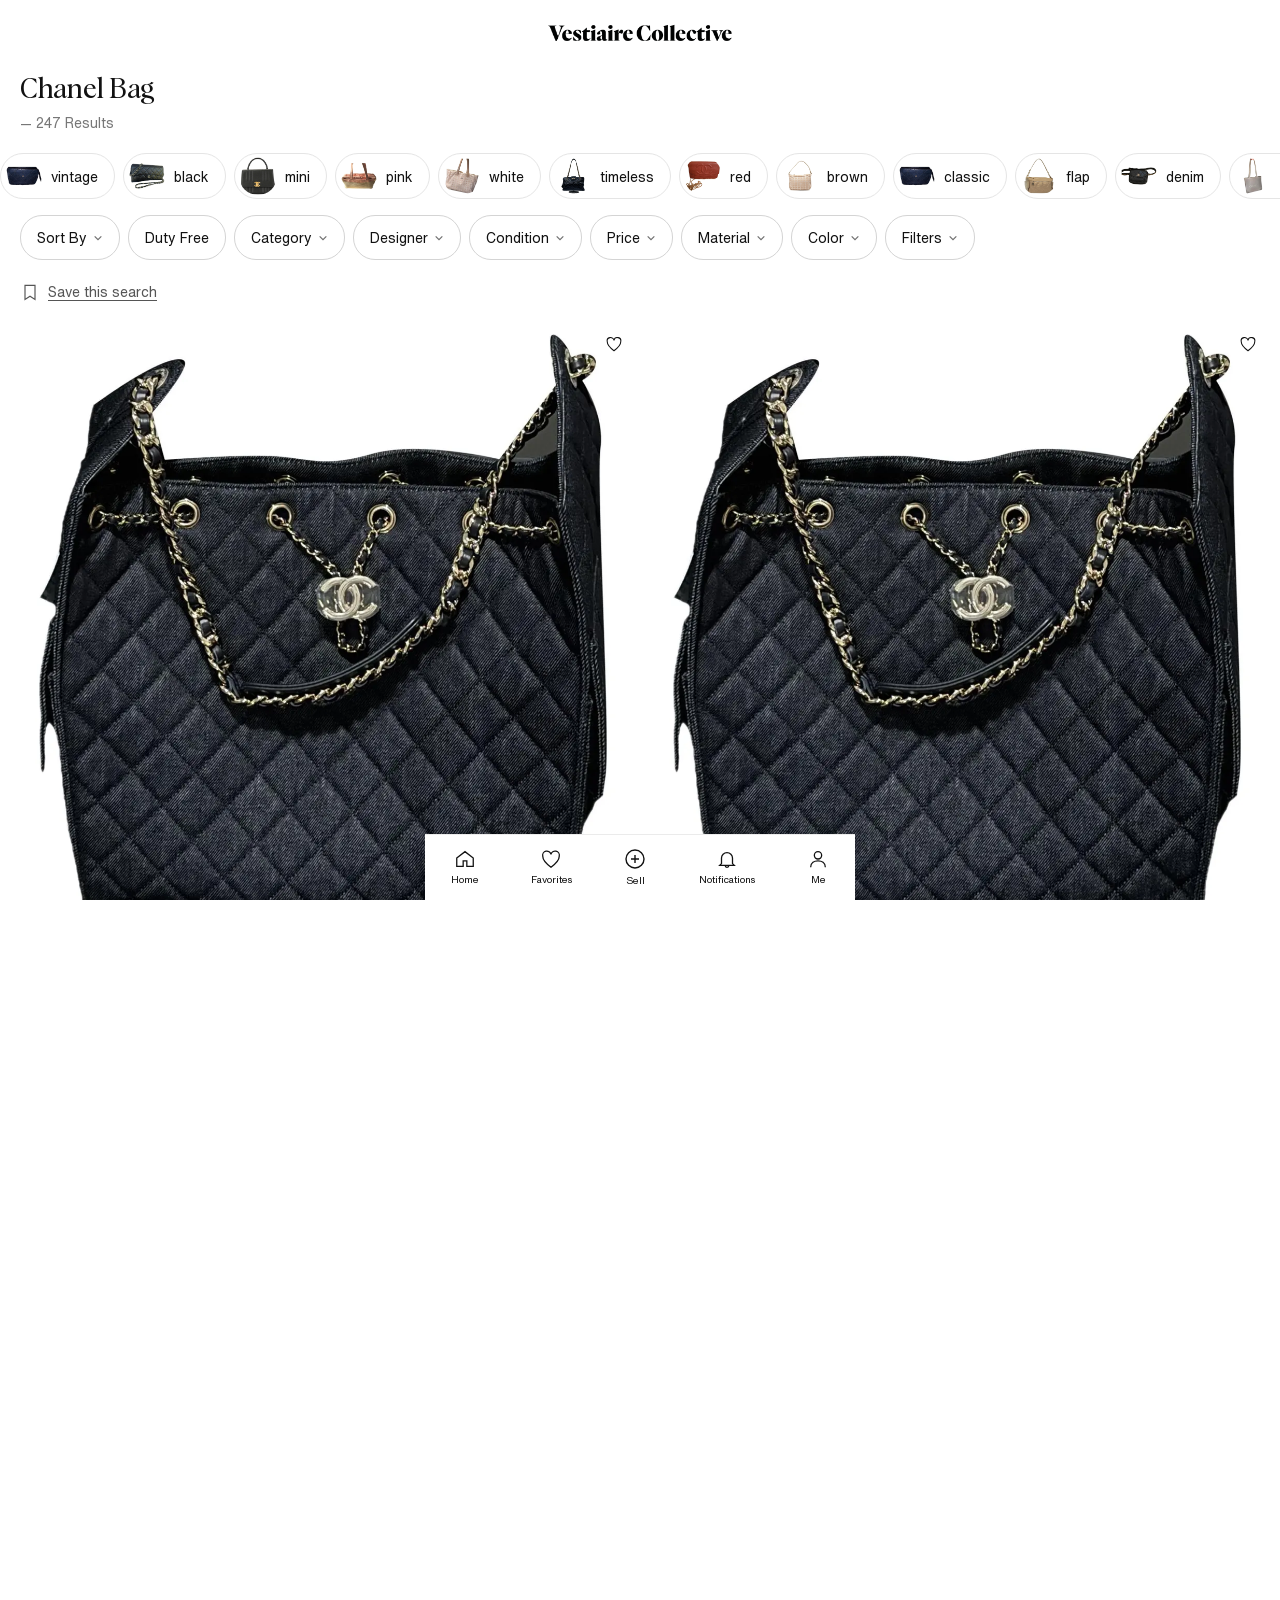
==== index-v2.html @ adc883f6 "v2: morph source = whichever bag is currently most visible, + reverse-chrono grid two coupled change" ====
<!doctype html>
<html lang="en">
<head>
  <meta charset="utf-8" />
  <meta name="viewport" content="width=device-width, initial-scale=1, viewport-fit=cover, user-scalable=no" />
  <meta name="theme-color" content="#ffffff" />
  <title>Chanel bag — Vestiaire Collective · v2</title>
  <link rel="stylesheet" href="styles.css?v=19" />
</head>
<body data-state="plp">

  <!-- ============================================================
       PLP VIEW (entry)
       ============================================================ -->
  <section class="plp-view" id="plpView">

    <header class="plp__logo-bar">
      <img class="plp__logo" src="assets/vestiaire_logo.png" alt="vestiaire collective" />
    </header>

    <section class="plp__title">
      <h1 class="plp__h1">Chanel Bag</h1>
      <p class="plp__count">— 247 Results</p>
    </section>

    <ul class="plp__chips" id="plpChips">
      <li class="chip"><span class="chip__thumb" data-thumb="01"></span><span class="chip__label">vintage</span></li>
      <li class="chip"><span class="chip__thumb" data-thumb="04"></span><span class="chip__label">black</span></li>
      <li class="chip"><span class="chip__thumb" data-thumb="08"></span><span class="chip__label">mini</span></li>
      <li class="chip"><span class="chip__thumb" data-thumb="09"></span><span class="chip__label">pink</span></li>
      <li class="chip"><span class="chip__thumb" data-thumb="02"></span><span class="chip__label">white</span></li>
      <li class="chip"><span class="chip__thumb" data-thumb="14"></span><span class="chip__label">timeless</span></li>
      <li class="chip"><span class="chip__thumb" data-thumb="03"></span><span class="chip__label">red</span></li>
      <li class="chip"><span class="chip__thumb" data-thumb="18"></span><span class="chip__label">brown</span></li>
      <li class="chip"><span class="chip__thumb" data-thumb="01"></span><span class="chip__label">classic</span></li>
      <li class="chip"><span class="chip__thumb" data-thumb="05"></span><span class="chip__label">flap</span></li>
      <li class="chip"><span class="chip__thumb" data-thumb="07"></span><span class="chip__label">denim</span></li>
      <li class="chip"><span class="chip__thumb" data-thumb="13"></span><span class="chip__label">tweed</span></li>
      <li class="chip"><span class="chip__thumb" data-thumb="06"></span><span class="chip__label">silver</span></li>
      <li class="chip"><span class="chip__thumb" data-thumb="12"></span><span class="chip__label">blue</span></li>
      <li class="chip"><span class="chip__thumb" data-thumb="17"></span><span class="chip__label">yellow</span></li>
      <li class="chip"><span class="chip__thumb" data-thumb="11"></span><span class="chip__label">caviar</span></li>
      <li class="chip"><span class="chip__thumb" data-thumb="10"></span><span class="chip__label">green</span></li>
      <li class="chip"><span class="chip__thumb" data-thumb="04"></span><span class="chip__label">jumbo</span></li>
      <li class="chip"><span class="chip__thumb" data-thumb="15"></span><span class="chip__label">gold</span></li>
      <li class="chip"><span class="chip__thumb" data-thumb="16"></span><span class="chip__label">beige</span></li>
    </ul>

    <ul class="plp__hotfilters" id="plpHotfilters">
      <li><button class="hot-filter">Sort By <svg viewBox="0 0 12 12" width="10" height="10" fill="none" stroke="currentColor" stroke-width="1.4"><path d="M2 4 L6 8 L10 4"/></svg></button></li>
      <li><button class="hot-filter">Duty Free</button></li>
      <li><button class="hot-filter">Category <svg viewBox="0 0 12 12" width="10" height="10" fill="none" stroke="currentColor" stroke-width="1.4"><path d="M2 4 L6 8 L10 4"/></svg></button></li>
      <li><button class="hot-filter">Designer <svg viewBox="0 0 12 12" width="10" height="10" fill="none" stroke="currentColor" stroke-width="1.4"><path d="M2 4 L6 8 L10 4"/></svg></button></li>
      <li><button class="hot-filter">Condition <svg viewBox="0 0 12 12" width="10" height="10" fill="none" stroke="currentColor" stroke-width="1.4"><path d="M2 4 L6 8 L10 4"/></svg></button></li>
      <li><button class="hot-filter">Price <svg viewBox="0 0 12 12" width="10" height="10" fill="none" stroke="currentColor" stroke-width="1.4"><path d="M2 4 L6 8 L10 4"/></svg></button></li>
      <li><button class="hot-filter">Material <svg viewBox="0 0 12 12" width="10" height="10" fill="none" stroke="currentColor" stroke-width="1.4"><path d="M2 4 L6 8 L10 4"/></svg></button></li>
      <li><button class="hot-filter">Color <svg viewBox="0 0 12 12" width="10" height="10" fill="none" stroke="currentColor" stroke-width="1.4"><path d="M2 4 L6 8 L10 4"/></svg></button></li>
      <li><button class="hot-filter">Filters <svg viewBox="0 0 12 12" width="10" height="10" fill="none" stroke="currentColor" stroke-width="1.4"><path d="M2 4 L6 8 L10 4"/></svg></button></li>
    </ul>

    <button class="plp__savesearch" type="button">
      <svg viewBox="0 0 24 24" width="20" height="20" fill="none" stroke="currentColor" stroke-width="1.4">
        <path d="M6 4 H18 V21 L12 17 L6 21 Z"/>
      </svg>
      <span>Save this search</span>
    </button>

    <ul class="plp__grid" id="plpGrid"></ul>

    <section class="plp__usp">
      <div class="usp">
        <svg class="usp__icon" viewBox="0 0 32 32" fill="none" stroke="currentColor" stroke-width="1.3">
          <rect x="5" y="7" width="22" height="18" rx="1"/>
          <path d="M5 11 H27"/>
          <text x="16" y="20" text-anchor="middle" font-size="9" font-family="serif" stroke="none" fill="currentColor">$</text>
        </svg>
        <h3 class="usp__title">Negotiate your price</h3>
        <p class="usp__body">Go ahead. Make an offer for an even better price.</p>
      </div>
      <div class="usp">
        <svg class="usp__icon" viewBox="0 0 32 32" fill="none" stroke="currentColor" stroke-width="1.3">
          <path d="M16 4 L26 8 V16 C26 22 20 27 16 28 C12 27 6 22 6 16 V8 Z"/>
          <path d="M12 16 L15 19 L21 13" stroke-width="1.5"/>
        </svg>
        <h3 class="usp__title">Expert Authentication</h3>
        <p class="usp__body">Get peace of mind with physical authentication.</p>
      </div>
      <div class="usp">
        <svg class="usp__icon" viewBox="0 0 32 32" fill="none" stroke="currentColor" stroke-width="1.3">
          <circle cx="16" cy="16" r="12"/>
          <path d="M10 16 H22 M16 10 V22"/>
        </svg>
        <h3 class="usp__title">Buyer Protection</h3>
        <p class="usp__body">Full refund if your item is not as described.</p>
      </div>
      <div class="usp">
        <svg class="usp__icon" viewBox="0 0 32 32" fill="none" stroke="currentColor" stroke-width="1.3">
          <path d="M5 18 L12 11 L18 17 L27 8"/>
          <path d="M21 8 H27 V14"/>
        </svg>
        <h3 class="usp__title">Trade in your wardrobe</h3>
        <p class="usp__body">Sell your pre-loved pieces and refresh your closet.</p>
      </div>
    </section>

    <!-- Floating CTA: slides up from below ~300px scroll, sits above
         the bottom nav with a small gap. Replaces the title-bar pill. -->
    <button class="plp__view-timeline-fab" id="viewTimelineBtn" type="button" aria-label="View timeline">
      View timeline
      <svg viewBox="0 0 16 16" width="14" height="14" fill="none" stroke="currentColor" stroke-width="1.6" stroke-linecap="round" stroke-linejoin="round" aria-hidden="true">
        <path d="M3 8 H13 M10 5 L13 8 L10 11"/>
      </svg>
    </button>

    <nav class="plp__bottomnav">
      <a class="navitem" href="#"><svg viewBox="0 0 24 24" width="22" height="22" fill="none" stroke="currentColor" stroke-width="1.4"><path d="M3 11 L12 4 L21 11 V20 H14 V14 H10 V20 H3 Z"/></svg><span>Home</span></a>
      <a class="navitem" href="#"><svg viewBox="0 0 24 24" width="22" height="22" fill="none" stroke="currentColor" stroke-width="1.4"><path d="M12 21 C8 18 3 14 3 9 A4 4 0 0 1 12 7 A4 4 0 0 1 21 9 C21 14 16 18 12 21 Z"/></svg><span>Favorites</span></a>
      <a class="navitem" href="#"><svg viewBox="0 0 24 24" width="24" height="24" fill="none" stroke="currentColor" stroke-width="1.4"><circle cx="12" cy="12" r="9"/><path d="M12 8 V16 M8 12 H16"/></svg><span>Sell</span></a>
      <a class="navitem" href="#"><svg viewBox="0 0 24 24" width="22" height="22" fill="none" stroke="currentColor" stroke-width="1.4"><path d="M6 17 V11 A6 6 0 0 1 18 11 V17 L20 19 H4 Z"/><path d="M10 19 A2 2 0 0 0 14 19"/></svg><span>Notifications</span></a>
      <a class="navitem" href="#"><svg viewBox="0 0 24 24" width="22" height="22" fill="none" stroke="currentColor" stroke-width="1.4"><circle cx="12" cy="8" r="4"/><path d="M4 21 C4 16 8 14 12 14 C16 14 20 16 20 21"/></svg><span>Me</span></a>
    </nav>

  </section>

  <!-- ============================================================
       PROTOTYPE VIEW (year-dial)
       ============================================================ -->
  <main class="app" data-mode="browse">

    <header class="hdr">
      <img class="hdr__logo" src="assets/vestiaire_logo.png" alt="vestiaire collective" />
      <div class="hdr__context">chanel bag · <span class="hdr__count">247</span> results</div>
    </header>

    <button class="back" type="button" aria-label="Back to results">
      <svg viewBox="0 0 24 24" fill="none" stroke="currentColor" stroke-width="1.4" stroke-linecap="round" stroke-linejoin="round" aria-hidden="true">
        <path d="M15 18 L9 12 L15 6" />
      </svg>
    </button>

    <div class="year" aria-live="polite"><span class="year__digits">2008</span></div>

    <div class="stage">
      <div class="stage__inner">
        <div class="bag" id="bagLayer">
          <img class="bag__img bag__img--a" alt="" />
          <img class="bag__img bag__img--b" alt="" />
        </div>
        <article class="story-card" id="storyCard" aria-hidden="true"></article>
      </div>
    </div>

    <div class="bagname">Modern Chain · Caviar</div>

    <div class="buybar">
      <div class="buybar__info">
        <span class="buybar__name">Modern Chain · Caviar</span>
        <span class="buybar__price">€3,100</span>
      </div>
      <button class="buybar__btn" type="button">Add to Bag</button>
    </div>

    <div class="strip" id="strip" role="slider" aria-valuemin="1955" aria-valuemax="2026" aria-valuenow="2008" tabindex="0">
      <div class="strip__indicator" aria-hidden="true"></div>
      <div class="strip__rail strip__rail--browse" id="stripBrowse"></div>
      <div class="strip__rail strip__rail--pdp"    id="stripPdp"></div>
      <div class="strip__fade strip__fade--left" aria-hidden="true"></div>
      <div class="strip__fade strip__fade--right" aria-hidden="true"></div>
    </div>

  </main>

  <!-- ============================================================
       MORPH CLONE (used during PLP → prototype transition)
       ============================================================ -->
  <div class="morph-clone" id="morphClone" aria-hidden="true">
    <img alt="" />
  </div>

  <!-- ============================================================
       BACK-TO-PLP BUTTON (from prototype browse mode)
       ============================================================ -->
  <button class="plp-back" id="plpBack" type="button" aria-label="Back to results">
    <svg viewBox="0 0 24 24" fill="none" stroke="currentColor" stroke-width="1.4" stroke-linecap="round" stroke-linejoin="round">
      <path d="M15 18 L9 12 L15 6" />
    </svg>
  </button>

  <script src="assets/stories.js?v=12"></script>
  <script src="script.js?v=12"></script>
  <script src="plp-v2.js?v=12"></script>
</body>
</html>
---- styles.css ----
/* ---------------------------------------------------------------
   week 10 — vestiaire collective × year dial
   single hero control. one bag at a time. browse ↔ pdp morph.
--------------------------------------------------------------- */

/* Fonts ----------------------------------------------------------
   Real Vestiaire stack: Helvetica Now Text + Albra (Display).
   Drop real font files into /assets/fonts/ and the @font-face
   blocks below will pick them up. Google Fonts loaded as fallback. */
@import url('https://fonts.googleapis.com/css2?family=DM+Serif+Display&family=Inter:wght@300;400;500&display=swap');

@font-face {
  font-family: 'Helvetica Now Text';
  src: url('assets/fonts/HelveticaNowText-Regular.ttf') format('truetype');
  font-weight: 400;
  font-style: normal;
  font-display: swap;
}
@font-face {
  font-family: 'Helvetica Now Text';
  src: url('assets/fonts/HelveticaNowText-Medium.ttf') format('truetype');
  font-weight: 500;
  font-style: normal;
  font-display: swap;
}
@font-face {
  font-family: 'Helvetica Now Text';
  src: url('assets/fonts/HelveticaNowText-Bold.ttf') format('truetype');
  font-weight: 700;
  font-style: normal;
  font-display: swap;
}
@font-face {
  font-family: 'Albra';
  src: url('assets/fonts/Albra-Regular.ttf') format('truetype');
  font-weight: 400;
  font-style: normal;
  font-display: swap;
}

/* Base ----------------------------------------------------------- */
:root {
  --bg: #ffffff;
  --fg: #000000;
  --fg-soft: #8a8a8a;
  --hairline: #e5e5e5;
  --sans: 'Helvetica Now Text', 'Inter', -apple-system, BlinkMacSystemFont, sans-serif;
  --serif: 'Albra Display', 'Albra', 'DM Serif Display', 'Times New Roman', serif;

  --easing: cubic-bezier(0.22, 0.61, 0.36, 1);
  --morph-dur: 600ms;
}

* { box-sizing: border-box; margin: 0; padding: 0; }

html, body {
  height: 100%;
  width: 100%;
  background: var(--bg);
  color: var(--fg);
  font-family: var(--sans);
  font-weight: 400;
  -webkit-font-smoothing: antialiased;
  -moz-osx-font-smoothing: grayscale;
  overflow: hidden;
  overscroll-behavior: none;
  touch-action: none;
}

/* State-driven body scroll. PLP scrolls; prototype is fixed. */
body[data-state="plp"] {
  overflow: auto;
  touch-action: pan-y;
}
body[data-state="morphing"],
body[data-state="browse"],
body[data-state="pdp"] {
  overflow: hidden;
  touch-action: none;
}

body { user-select: none; -webkit-user-select: none; }

/* App container — fixed to viewport, 9:16-friendly */
.app {
  position: fixed;
  inset: 0;
  display: grid;
  grid-template-rows:
    auto       /* header */
    auto       /* year */
    1fr        /* stage */
    auto       /* bag name */
    auto;      /* dial */
  padding: env(safe-area-inset-top, 16px) 0 env(safe-area-inset-bottom, 16px);
}

/* Header ---------------------------------------------------------- */
.hdr {
  display: flex;
  flex-direction: column;
  align-items: center;
  gap: 6px;
  padding: 18px 24px 0;
  /* Morph cascade: header releases first (0–250ms). */
  transition: opacity 250ms var(--easing) 0ms;
}

.hdr__logo {
  height: 30px;
  width: auto;
  object-fit: contain;
}

.hdr__context {
  font-size: 11px;
  letter-spacing: 0.04em;
  color: var(--fg-soft);
  font-weight: 400;
}

/* Year (giant Albra) --------------------------------------------- */
.year {
  font-family: var(--serif);
  font-weight: 400;
  font-size: clamp(80px, 22vw, 140px);
  line-height: 1;
  text-align: center;
  letter-spacing: -0.02em;
  margin-top: 18px;
  /* tabular-nums = all digit widths equal → no horizontal shift as the
     year scrubs past 1955, 1996, 2024, etc. lnum keeps lining figures. */
  font-feature-settings: "lnum" 1, "tnum" 1;
  font-variant-numeric: tabular-nums lining-nums;
}

/* Year digits in a fixed-width inline-block slot. The slot is centered
   on screen via .year's text-align:center, but inside the slot the
   digits are LEFT-anchored — so the left edge never shifts as years
   scrub past (only the right edge moves, by ~3px at most across
   centuries). Width sized to the widest 4-digit year. */
.year__digits {
  display: inline-block;
  min-width: 2.95ch;
  text-align: left;
  /* Transform: browse↔PDP scale. Opacity: PLP→browse reveal (year leads). */
  transition: transform 500ms var(--easing) 50ms,
              opacity 350ms var(--easing) 50ms;
  will-change: transform;
}

/* Stage (the bag / editorial image area) ------------------------ */
.stage {
  position: relative;
  display: flex;
  align-items: center;
  justify-content: center;
  padding: 8px 32px;
  min-height: 0;
  overflow: hidden;
}

.stage__inner {
  position: relative;
  width: 100%;
  height: 100%;
  display: flex;
  align-items: center;
  justify-content: center;
}

.bag {
  position: relative;
  width: 78%;
  aspect-ratio: 1 / 1;
  max-height: 100%;
  display: flex;
  align-items: center;
  justify-content: center;
  cursor: pointer;
  /* Morph cascade: bag image grows slowly (50–550ms), parallel with year shrink. */
  transition:
    width 500ms var(--easing) 50ms,
    transform 500ms var(--easing) 50ms;
  will-change: width, transform;
}

.bag__img {
  position: absolute;
  inset: 0;
  width: 100%;
  height: 100%;
  object-fit: contain;
  opacity: 0;
  transition: opacity 320ms ease;
  will-change: opacity;
  pointer-events: none;
}

.bag__img--a.is-visible,
.bag__img--b.is-visible { opacity: 1; }

/* Story card — overlays the .bag area when slide type is 'story'.
   The big year above stays in place; the strip + buy bar + back arrow
   all stay sticky. Only the bag image area becomes scrollable text.
   The text grammatically continues from the year — reading top-down,
   year + body reads as one sentence (e.g. "1955 was the year Coco…"). */
.story-card {
  position: absolute;
  inset: 0;
  padding: 8px 28px 18px;
  font-family: var(--sans);
  font-size: 15px;
  line-height: 1.55;
  letter-spacing: 0.005em;
  color: #1a1a1a;
  text-align: left;
  overflow-y: auto;
  overflow-x: hidden;
  -webkit-overflow-scrolling: touch;
  /* Defeat the body[data-state] touch-action lock so the card can scroll */
  touch-action: pan-y;
  user-select: text;
  background: #ffffff;
  opacity: 0;
  pointer-events: none;
  transition: opacity 260ms var(--easing);
  /* Scrollbar hidden — content is scrollable via touch/wheel but no
     visible track or thumb (cleaner editorial feel). */
  scrollbar-width: none;
}
.story-card::-webkit-scrollbar { display: none; }

/* No fade gradient — stories are short enough (~80–150 words) to read in
   one screen without scrolling. The earlier ::after gradient was always
   covering the last line whether or not there was actually more content
   below. Removed. */

body[data-slide-type="story"] .story-card {
  opacity: 1;
  pointer-events: auto;
}
/* !important to override inline morphClone opacity (set during the
   PLP→browse morph). The clone is the bag image; on the story slide
   we hide it so the text stands alone. */
body[data-slide-type="story"] #morphClone {
  opacity: 0 !important;
  transition: opacity 260ms var(--easing) !important;
}

/* Bag name -------------------------------------------------------- */
/* Matches the PLP card name typography (14px / 400 / #333) so the
   year-mode product info reads as one continuous Vestiaire product. */
.bagname {
  font-family: var(--sans);
  font-size: 14px;
  line-height: 21px;
  letter-spacing: 0.01em;
  color: #333;
  text-align: center;
  padding: 14px 24px 0;
  font-weight: 400;
  /* Two roles:
     - browse↔PDP fade (250ms, no delay) — fades out fast in PDP
     - PLP→browse reveal (300ms, 100ms delay) — comes in just after year */
  transition: opacity 300ms var(--easing) 100ms;
}

/* Magnetic year strip --------------------------------------------
   A horizontal rail of year ticks scrolls past a fixed center
   indicator. Pull → year ticks past center → snap to nearest on
   release. Same strip handles editorial slides in PDP. */
.strip {
  position: relative;
  height: 82px;
  margin: 12px 0 18px;
  overflow: hidden;
  touch-action: none;
  cursor: grab;
  outline: none;
  /* Opacity reveal during PLP→browse morph — strip comes in last. */
  transition: opacity 400ms var(--easing) 200ms;
}

.strip:active { cursor: grabbing; }

.strip__rail {
  position: absolute;
  top: 14px;
  left: 0;
  height: calc(100% - 14px);
  will-change: transform, opacity;
  user-select: none;
  opacity: 0;
  pointer-events: none;
  transition: opacity 320ms var(--easing) 140ms;
}

/* Active rail per app mode */
.app[data-mode="browse"] .strip__rail--browse { opacity: 1; }
.app[data-mode="pdp"]    .strip__rail--pdp    { opacity: 1; }

/* Indicator — slim serif "I" mark (thin vertical hairline with tiny
   horizontal serif feet at top and bottom). Reads as typography rather
   than instrument chrome. */
.strip__indicator {
  position: absolute;
  left: 50%;
  top: 6px;
  bottom: 18px;
  width: 1px;
  background: var(--fg);
  transform: translateX(-50%);
  pointer-events: none;
  z-index: 2;
}
.strip__indicator::before,
.strip__indicator::after {
  content: '';
  position: absolute;
  left: 50%;
  width: 7px;
  height: 1px;
  background: var(--fg);
  transform: translateX(-50%);
}
.strip__indicator::before { top: 0; }
.strip__indicator::after  { bottom: 0; }

/* Soft fade at the strip edges so ticks don't snap visually
   into existence; gives the picker a "wheel" depth. */
.strip__fade {
  position: absolute;
  top: 0; bottom: 0;
  width: 56px;
  pointer-events: none;
  z-index: 1;
}
.strip__fade--left  { left: 0;  background: linear-gradient(to right, var(--bg), rgba(255,255,255,0)); }
.strip__fade--right { right: 0; background: linear-gradient(to left,  var(--bg), rgba(255,255,255,0)); }

/* Each tick is positioned absolutely along the rail. JS computes
   the rail width and the per-tick left offset.

   Per-year minor ticks are kept in DOM (for hit-testing during scrub)
   but rendered transparent — the magnetic snap still works, the strip
   just doesn't look like a Rolex bezel. */
.tick {
  position: absolute;
  top: 0;
  width: 1px;
  height: 8px;
  background: transparent;
  transform: translateX(-50%);
}
/* Decade markers — soft hairline, not the bold black it was before */
.tick--major {
  height: 10px;
  width: 1px;
  background: rgba(0,0,0,0.22);
}
/* Decade label: Helvetica Now Text bold — same font as the PDP price
   (.buybar__price 14px/700/#333). Year numbers and prices read in the
   same typographic register, so the strip feels of-a-piece with the
   Vestiaire product info. */
.tick__label {
  position: absolute;
  top: 14px;
  left: 50%;
  transform: translateX(-50%);
  font-family: var(--sans);
  font-style: normal;
  font-size: 12px;
  font-weight: 700;
  letter-spacing: 0.01em;
  color: #333;
  white-space: nowrap;
  font-feature-settings: normal;
  font-variant-numeric: normal;
}
/* PDP editorial ticks: short soft hairline, sentence-case Helvetica
   Now Text label — same grey weight as the PLP card location text */
.tick--editorial {
  height: 8px;
  background: rgba(0,0,0,0.22);
}
.tick--editorial .tick__label {
  font-family: var(--sans);
  font-style: normal;
  font-size: 11px;
  font-weight: 400;
  letter-spacing: 0.01em;
  text-transform: none;
  color: var(--fg-soft);
  top: 14px;
  /* Allow wrap to 2 lines for long captions like "Inez & Vinoodh campaign"
     or "Margot, Michel Gondry". max-width matches PX_PER_SLIDE (80) minus
     a few px of breathing so adjacent labels never touch. */
  white-space: normal;
  max-width: 76px;
  text-align: center;
  line-height: 1.2;
}

/* Back arrow (PDP only) ----------------------------------------- */
.back {
  position: absolute;
  top: calc(env(safe-area-inset-top, 16px) + 16px);
  left: 18px;
  width: 32px;
  height: 32px;
  border: none;
  background: transparent;
  color: var(--fg);
  cursor: pointer;
  opacity: 0;
  pointer-events: none;
  /* Morph cascade: back arrow arrives last (280–580ms). */
  transition: opacity 300ms var(--easing) 280ms;
  z-index: 10;
}

.back svg { width: 100%; height: 100%; display: block; }

/* Buy bar (PDP only) -------------------------------------------- */
.buybar {
  display: flex;
  align-items: center;
  justify-content: space-between;
  gap: 16px;
  padding: 0 24px;
  height: 0;
  opacity: 0;
  overflow: hidden;
  /* Morph cascade: buy bar slides in last with the back arrow (280–580ms). */
  transition:
    height 300ms var(--easing) 280ms,
    opacity 300ms var(--easing) 280ms;
}

/* Product name + price stacked flush-left, vertically centered with
   the Add to Bag button. Reads like a real Vestiaire product row. */
.buybar__info {
  display: flex;
  flex-direction: column;
  align-items: flex-start;
  gap: 2px;
  min-width: 0;            /* lets long names ellipsis instead of pushing button */
  flex: 1 1 auto;
}

.buybar__name {
  font-family: var(--sans);
  font-size: 14px;
  line-height: 18px;
  letter-spacing: 0.01em;
  font-weight: 400;
  color: #333;
  /* Single-line, ellipsis if too long */
  overflow: hidden;
  text-overflow: ellipsis;
  white-space: nowrap;
  max-width: 100%;
}

/* PDP price typography mirrors the PLP card styling
   (.card__price 14px/700) so the year-mode PDP reads as a real Vestiaire
   product page. */
.buybar__price {
  font-family: var(--sans);
  font-size: 14px;
  line-height: 21px;
  letter-spacing: 0.01em;
  font-weight: 700;
  color: #333;
}

.buybar__btn {
  font-family: var(--sans);
  font-size: 15px;
  letter-spacing: 0.01em;
  text-transform: none;
  font-weight: 700;
  background: var(--fg);
  color: var(--bg);
  border: none;
  border-radius: 2px;
  padding: 12px 22px;
  cursor: pointer;
  flex-shrink: 0;
  transition: opacity 180ms ease;
}

.buybar__btn:active { opacity: 0.7; }

/* PDP mode toggles ---------------------------------------------- */
/* In PDP, only the context line ("chanel bag · 247 results") fades
   out — the Vestiaire logo stays visible as the anchor through the
   entire experience. */
.app[data-mode="pdp"] .hdr__context {
  opacity: 0;
  pointer-events: none;
}

/* In PDP, the standalone .bagname is hidden — the bag name now sits
   inside the buy bar (stacked above the price, flush left). */
.app[data-mode="pdp"] .bagname {
  opacity: 0;
}

.app[data-mode="pdp"] .bag {
  width: 92%;
}

.app[data-mode="pdp"] .back {
  opacity: 1;
  pointer-events: auto;
}

.app[data-mode="pdp"] .buybar {
  height: 56px;
  opacity: 1;
}

.app[data-mode="pdp"] .year {
  transform: scale(0.85);
}

/* No-touch hint for video recording — kept invisible by default */
.app[data-debug="true"]::after {
  content: attr(data-mode);
  position: fixed;
  top: 4px; right: 8px;
  font-size: 10px;
  color: rgba(0,0,0,0.3);
}

/* ===============================================================
   PLP — Vestiaire Collective "chanel bag" search results
   1:1 from Figma (node 7044:32, 390×11459 mobile mockup)
   =============================================================== */

body.plp-body {
  overflow: auto;                /* the prototype page locks scroll; PLP doesn't */
  touch-action: pan-y;
  background: #fff;
}

.plp {
  position: relative;
  width: 100%;
  max-width: 430px;
  margin: 0 auto;
  padding-top: env(safe-area-inset-top, 0);
  padding-bottom: 80px;          /* room for bottom nav */
  background: #fff;
  min-height: 100vh;
}

/* Logo bar ------------------------------------------------------- */
/* Sticky at the top — the Vestiaire logo persists as the user scrolls
   the PLP. White background so it sits cleanly over the grid below. */
.plp__logo-bar {
  display: flex;
  align-items: center;
  justify-content: center;
  padding: 18px 24px 8px;
  position: sticky;
  top: 0;
  z-index: 30;
  background: #fff;
}
.plp__logo {
  height: 30px;                  /* matches the year-dial prototype */
  width: auto;
  object-fit: contain;
}

/* Title block ---------------------------------------------------- */
.plp__title {
  padding: 16px 20px 8px;
}
.plp__h1 {
  font-family: var(--serif);
  font-weight: 400;
  font-size: 28px;
  line-height: 36px;
  letter-spacing: -0.01em;
  color: #111;
  margin: 0;
}
.plp__count {
  font-family: var(--sans);
  font-size: 14px;
  line-height: 21px;
  color: #777;
  margin: 4px 0 0;
}

/* Floating "View timeline" CTA (v2 only) ------------------------
   Sits at the bottom of the viewport above the home/favorites nav.
   Hidden by default (translated below + opacity 0). When the user
   scrolls past the title (~300px), JS adds .is-visible and the
   button slides up smoothly. Hidden again during the morph (so it
   doesn't sit on top of the year-mode app). */
.plp__view-timeline-fab {
  position: fixed;
  left: 50%;
  bottom: 88px;                /* nav is ~64px tall; small gap above */
  transform: translate(-50%, 80px);
  display: inline-flex;
  align-items: center;
  gap: 6px;
  padding: 12px 22px;
  background: var(--fg);
  color: var(--bg);
  border: none;
  border-radius: 2px;
  font-family: var(--sans);
  font-size: 14px;
  font-weight: 700;
  letter-spacing: 0.01em;
  cursor: pointer;
  white-space: nowrap;
  z-index: 60;
  opacity: 0;
  pointer-events: none;
  box-shadow: 0 6px 22px rgba(0, 0, 0, 0.18);
  /* Buttery deceleration — long durations + deep ease-out so the slide
     comes to rest like a curtain settling, no perceptible snap. */
  transition:
    opacity 950ms cubic-bezier(0.22, 1, 0.36, 1),
    transform 1300ms cubic-bezier(0.16, 1, 0.3, 1);
}
.plp__view-timeline-fab.is-visible {
  opacity: 1;
  pointer-events: auto;
  transform: translate(-50%, 0);
}
.plp__view-timeline-fab:active { opacity: 0.85; }

/* Hide the FAB outside of the PLP state (during morph + while in
   year-mode). It's position:fixed so without this it'd float on top
   of the prototype. */
body[data-state="morphing"] .plp__view-timeline-fab,
body[data-state="browse"]   .plp__view-timeline-fab,
body[data-state="pdp"]      .plp__view-timeline-fab {
  opacity: 0;
  pointer-events: none;
  transform: translate(-50%, 80px);
  transition: opacity 300ms ease, transform 300ms ease;
}

/* Chips (guided search) ----------------------------------------- */
.plp__chips,
.plp__hotfilters {
  list-style: none;
  display: flex;
  gap: 8px;
  padding: 12px 20px;
  margin: 0;
  overflow-x: auto;
  scroll-snap-type: x proximity;
  -webkit-overflow-scrolling: touch;
}
.plp__chips::-webkit-scrollbar,
.plp__hotfilters::-webkit-scrollbar { display: none; }
.plp__chips,
.plp__hotfilters { scrollbar-width: none; }

.chip {
  display: inline-flex;
  align-items: center;
  gap: 8px;
  padding: 4px 16px 4px 4px;
  height: 46px;
  border: 1px solid #e5e5e5;
  border-radius: 23px;
  background: #fff;
  white-space: nowrap;
  flex-shrink: 0;
  scroll-snap-align: start;
  cursor: pointer;
}
.chip__thumb {
  width: 38px;
  height: 38px;
  border-radius: 50%;
  background: #f1efe9 center / cover no-repeat;
  flex-shrink: 0;
  display: inline-block;
}
.chip__label {
  font-family: var(--sans);
  font-size: 14px;
  line-height: 21px;
  color: #111;
}

/* Hot filters --------------------------------------------------- */
.plp__hotfilters {
  padding-top: 4px;
  padding-bottom: 12px;
}
.hot-filter {
  font-family: var(--sans);
  font-size: 14px;
  line-height: 21px;
  background: #fff;
  border: 1px solid #d4d4d4;
  border-radius: 22px;
  padding: 11px 16px;
  white-space: nowrap;
  display: inline-flex;
  align-items: center;
  gap: 6px;
  color: #111;
  cursor: pointer;
  font-weight: 400;
}
.hot-filter svg { opacity: 0.6; }

/* Save this search --------------------------------------------- */
.plp__savesearch {
  display: inline-flex;
  align-items: center;
  gap: 8px;
  padding: 0 20px;
  margin: 8px 0 16px;
  border: none;
  background: transparent;
  font-family: var(--sans);
  font-size: 14px;
  line-height: 24px;
  color: #555;
  cursor: pointer;
}
.plp__savesearch span { text-decoration: underline; text-underline-offset: 3px; }

/* Product grid -------------------------------------------------- */
.plp__grid {
  list-style: none;
  display: grid;
  grid-template-columns: 1fr 1fr;
  gap: 12px;
  padding: 4px 12px 16px;
  margin: 0;
}

.card {
  display: flex;
  flex-direction: column;
  padding: 0;
  cursor: pointer;
  background: #fff;
}

.card__media {
  position: relative;
  aspect-ratio: 1 / 1;
  background: #f1efe9;       /* Vestiaire pale cream-grey image bg */
  overflow: hidden;
}
.card__img {
  width: 100%;
  height: 100%;
  /* `contain` matches the prototype's `.bag__img` so the morph handoff
     renders the image identically — no jump in scale at the end. */
  object-fit: contain;
  display: block;
}
.card__heart {
  position: absolute;
  top: 4px;
  right: 4px;
  width: 32px;
  height: 32px;
  border: none;
  background: transparent;
  color: #111;
  cursor: pointer;
  display: grid;
  place-items: center;
  border-radius: 50%;
  transition: background 150ms ease;
}
.card__heart:active { background: rgba(0,0,0,0.05); }
.card__heart.is-active { color: #e0345a; }

.card__details {
  display: flex;
  flex-direction: column;
  gap: 2px;
  padding: 12px 4px 0;
}
.card__name-wrap {
  display: flex;
  flex-direction: column;
  gap: 2px;
}
.card__brand {
  font-family: var(--sans);
  font-weight: 700;
  font-size: 14px;
  line-height: 21px;
  color: #000;
  letter-spacing: 0.01em;
}
.card__name {
  font-family: var(--sans);
  font-weight: 400;
  font-size: 14px;
  line-height: 21px;
  color: #333;
  display: -webkit-box;
  -webkit-line-clamp: 2;
  -webkit-box-orient: vertical;
  overflow: hidden;
}
.card__price {
  font-family: var(--sans);
  font-weight: 700;
  font-size: 14px;
  line-height: 21px;
  color: #333;
  margin-top: 8px;
}
.card__location {
  display: inline-flex;
  align-items: center;
  gap: 4px;
  font-family: var(--sans);
  font-size: 14px;
  line-height: 21px;
  color: #1f7a4f;            /* Vestiaire's green for the leaf+ship-from indicator */
  margin-top: 4px;
}
.card__location > span { color: #333; }

/* USP / trust block --------------------------------------------- */
.plp__usp {
  display: grid;
  grid-template-columns: 1fr 1fr;
  gap: 28px 16px;
  padding: 36px 20px 28px;
}
.usp__icon {
  width: 28px;
  height: 28px;
  color: #111;
  display: block;
  margin-bottom: 10px;
}
.usp__title {
  font-family: var(--sans);
  font-weight: 700;
  font-size: 14px;
  line-height: 21px;
  margin: 0 0 4px;
  color: #111;
}
.usp__body {
  font-family: var(--sans);
  font-weight: 400;
  font-size: 13px;
  line-height: 19px;
  color: #555;
  margin: 0;
}

/* Bottom navigation --------------------------------------------- */
.plp__bottomnav {
  position: fixed;
  left: 0; right: 0; bottom: 0;
  display: flex;
  justify-content: space-around;
  align-items: center;
  padding: 8px 0 calc(8px + env(safe-area-inset-bottom, 0));
  background: #fff;
  border-top: 1px solid #ebebeb;
  z-index: 50;
  max-width: 430px;
  margin: 0 auto;
}
.navitem {
  display: flex;
  flex-direction: column;
  align-items: center;
  gap: 2px;
  font-family: var(--sans);
  font-size: 10px;
  color: #111;
  text-decoration: none;
  padding: 4px 8px;
}
.navitem svg { display: block; }

/* ===============================================================
   SPA STATE MACHINE — PLP / morphing / browse / pdp
   =============================================================== */

/* App default: invisible but laid out (we need to measure .bag rect).
   On state→morphing the whole prototype fades in over 350ms, so the
   Vestiaire logo gracefully appears as the PLP fades out. */
.app {
  visibility: hidden;
  opacity: 0;
  pointer-events: none;
  transition: opacity 350ms var(--easing), visibility 0ms 350ms;
}

body[data-state="morphing"] .app,
body[data-state="browse"] .app,
body[data-state="pdp"] .app {
  visibility: visible;
  opacity: 1;
  pointer-events: auto;
  transition: opacity 350ms var(--easing), visibility 0ms 0ms;
}

/* In prototype mode, PLP is visually hidden but kept in layout — so the
   reverse morph can measure the source tile's screen rect without
   re-flowing the page.

   Entry (plp → browse): the per-element rules in `morphing` state already
   fade PLP children to 0. When state flips to `browse` we just SNAP the
   container to hidden (no transition) so there's no double-fade.

   Exit (browse → plp): the default `transition: opacity 500ms` on
   .plp-view kicks in. Slower fade-in gives the bag time to fully settle
   into its tile position before the PLP comes back. */
.plp-view {
  transition: opacity 500ms var(--easing), visibility 0ms 0ms;
}
body[data-state="browse"] .plp-view,
body[data-state="pdp"] .plp-view {
  opacity: 0;
  visibility: hidden;
  pointer-events: none;
  transition: opacity 0ms, visibility 0ms;
}

/* ---------- MORPHING STATE: choreographed fade --------------- */

/* PLP elements fade to white during phase 1 (0–350ms). The PLP logo bar
   is included — and the prototype's .hdr (with the same Vestiaire logo)
   is fading IN at the same time via the parent .app's opacity transition.
   Because both logos sit at the same screen Y (top of viewport, ~18px in)
   they cross-fade visually as a single continuous logo. */
body[data-state="morphing"] .plp__logo-bar,
body[data-state="morphing"] .plp__title,
body[data-state="morphing"] .plp__chips,
body[data-state="morphing"] .plp__hotfilters,
body[data-state="morphing"] .plp__savesearch,
body[data-state="morphing"] .plp__usp,
body[data-state="morphing"] .plp__bottomnav {
  opacity: 0;
  pointer-events: none;
  transition: opacity 300ms var(--easing);
}

/* Non-source tiles fade out fully — they're leaving the experience */
body[data-state="morphing"] .plp__grid .card:not(.card--is-source) {
  opacity: 0;
  transition: opacity 300ms var(--easing);
}

/* Source tile during morph:
   - Image hidden (the clone is on top, at the same screen rect)
   - Heart button hidden
   - Card text details (CHANEL / name / price / location) fade out
   - Card media background gracefully fades cream → white, matched
     to the clone's own background fade. By end of phase 1 the tile
     visually IS the clone on white. */
.card--is-source .card__img,
.card--is-source .card__heart {
  visibility: hidden;
}
body[data-state="morphing"] .card--is-source .card__details {
  opacity: 0;
  transition: opacity 200ms var(--easing);
}
.card--is-source .card__media {
  transition: background 300ms var(--easing);
}
body[data-state="morphing"] .card--is-source .card__media {
  background: #ffffff;
}

/* Prototype detail elements are HELD invisible throughout the morphing
   phase. Crucially we override their per-element transitions with
   `transition: 0ms` so they SNAP to opacity 0 the instant the state
   changes — no fade-out from their previous opacity, no peek-through.
   When state flips to "browse" the rule no longer applies and the
   default transitions fire, fading the elements in. */
body[data-state="morphing"] .app .year {
  opacity: 0;
  transition: transform 500ms var(--easing) 50ms, opacity 0ms;
}
body[data-state="morphing"] .app .bagname,
body[data-state="morphing"] .app .strip,
body[data-state="morphing"] .app .buybar {
  opacity: 0;
  transition: opacity 0ms;
}

/* The .hdr (logo + context line) is intentionally NOT held at opacity 0
   — the logo rides the parent .app's gradual fade-in so it emerges in
   lockstep with the PLP logo. BUT the context line ("chanel bag · 247
   results") should NOT appear during the morph (it's the prototype's
   own copy bleeding in). Hide it for the duration. */
.app .hdr__context {
  transition: opacity 300ms var(--easing) 250ms;
}
body[data-state="morphing"] .app .hdr__context {
  opacity: 0;
  transition: opacity 0ms;
}

/* ---------- MORPH CLONE ------------------------------------- */
.morph-clone {
  position: fixed;
  z-index: 9999;
  pointer-events: none;
  visibility: hidden;
  background: #f1efe9;          /* same neutral as card media bg */
  overflow: hidden;
  will-change: left, top, width, height, opacity;
}
.morph-clone.is-active { visibility: visible; }
.morph-clone img {
  width: 100%;
  height: 100%;
  /* Matches PLP card AND prototype .bag__img — same rendering throughout
     so the start (over the tile) and the end (handing off to .bag) are
     pixel-identical. No flash. */
  object-fit: contain;
  display: block;
}

/* ---------- BACK-TO-PLP BUTTON ------------------------------ */
.plp-back {
  position: fixed;
  top: calc(env(safe-area-inset-top, 16px) + 16px);
  left: 18px;
  width: 32px;
  height: 32px;
  border: none;
  background: transparent;
  color: var(--fg);
  cursor: pointer;
  z-index: 100;
  display: none;
  padding: 4px;
}
.plp-back svg { width: 100%; height: 100%; display: block; }

body[data-state="browse"] .plp-back { display: block; }

/* The .app's internal .back arrow (PDP → browse) and .plp-back
   (browse → PLP) must not collide. body[data-state] doesn't change when
   the app flips between browse↔pdp, so we also need to hide .plp-back
   whenever .app is in pdp mode. Otherwise both arrows stack on the
   top-left and tapping the wrong one skips past year-mode entirely. */
body[data-state="browse"]:has(.app[data-mode="pdp"]) .plp-back {
  display: none;
}

/* ===============================================================
   PHASE A: clone becomes the permanent bag — no handoff
   The prototype's internal .bag__img--a/--b elements are no longer
   the visible image; they stay as hidden layout placeholders so
   script.js (which still writes to them on year-scrub) doesn't break.
   The morph-clone (positioned over the .bag's screen rect) is the
   one and only visible bag image, from morph to back-to-PLP.
   =============================================================== */
.bag__img--a,
.bag__img--b {
  opacity: 0 !important;        /* never show — clone is the bag */
}

/* ===============================================================
   v2 ONLY: "by year" filter chip styling
   These classes are unique to index-v2.html — v1 (index.html) has
   no .chip--year so these rules are inert there.
   =============================================================== */

/* Distinctive black-filled pill that signals "this isn't a normal
   tag filter — it opens an interaction." */
.chip--year {
  background: #111;
  border-color: #111;
  cursor: pointer;
}
.chip--year .chip__thumb {
  /* black bg so the thumb area reads as part of the dark pill;
     image still loads via inline backgroundImage from JS */
  background-color: #1a1a1a;
}
.chip--year .chip__label {
  color: #fff;
  letter-spacing: 0.06em;
}

/* During the chip→bag morph, hide the thumb (clone overlays it),
   fade the label, fade the pill bg to white in lockstep with the
   clone's own background fade. */
.chip--is-source .chip__thumb { visibility: hidden; }
.chip--is-source .chip__label {
  opacity: 0;
  transition: opacity 200ms var(--easing);
}
.chip--is-source {
  transition: background-color 300ms var(--easing),
              border-color 300ms var(--easing);
}
body[data-state="morphing"] .chip--is-source {
  background-color: #ffffff;
  border-color: #ffffff;
}

/* In v2 the grid tiles do NOT trigger a morph — make them feel less
   interactive (no pointer cursor on hover). They still load and
   render the same; hearts still toggle. */
body[data-state="plp"] .plp-view .plp__grid .card {
  cursor: default;
}

/* ---------- v2 hot-filter "Year" pill --------------------------- */
/* Black-filled pill in the hot-filter row — visually distinct from
   the neutral white-outlined Sort By / Duty Free / Category pills,
   so the user reads "this one isn't a normal text filter, it does
   something." */
.hot-filter--year {
  background: #111;
  color: #fff;
  border-color: #111;
}
.hot-filter--year svg {
  opacity: 1;
}

/* During the filter→bag morph the pill loses its chrome — text,
   border, and dropdown chevron all fade — so by the time the clone
   starts expanding, the pill at the source position has visually
   become an empty white rect (which the clone is overlaying). */
.hot-filter--is-source {
  transition: background-color 300ms var(--easing),
              border-color 300ms var(--easing),
              color 300ms var(--easing);
}
body[data-state="morphing"] .hot-filter--is-source {
  background-color: #ffffff;
  border-color: #ffffff;
  color: transparent;
}
body[data-state="morphing"] .hot-filter--is-source svg {
  opacity: 0;
  transition: opacity 200ms var(--easing);
}
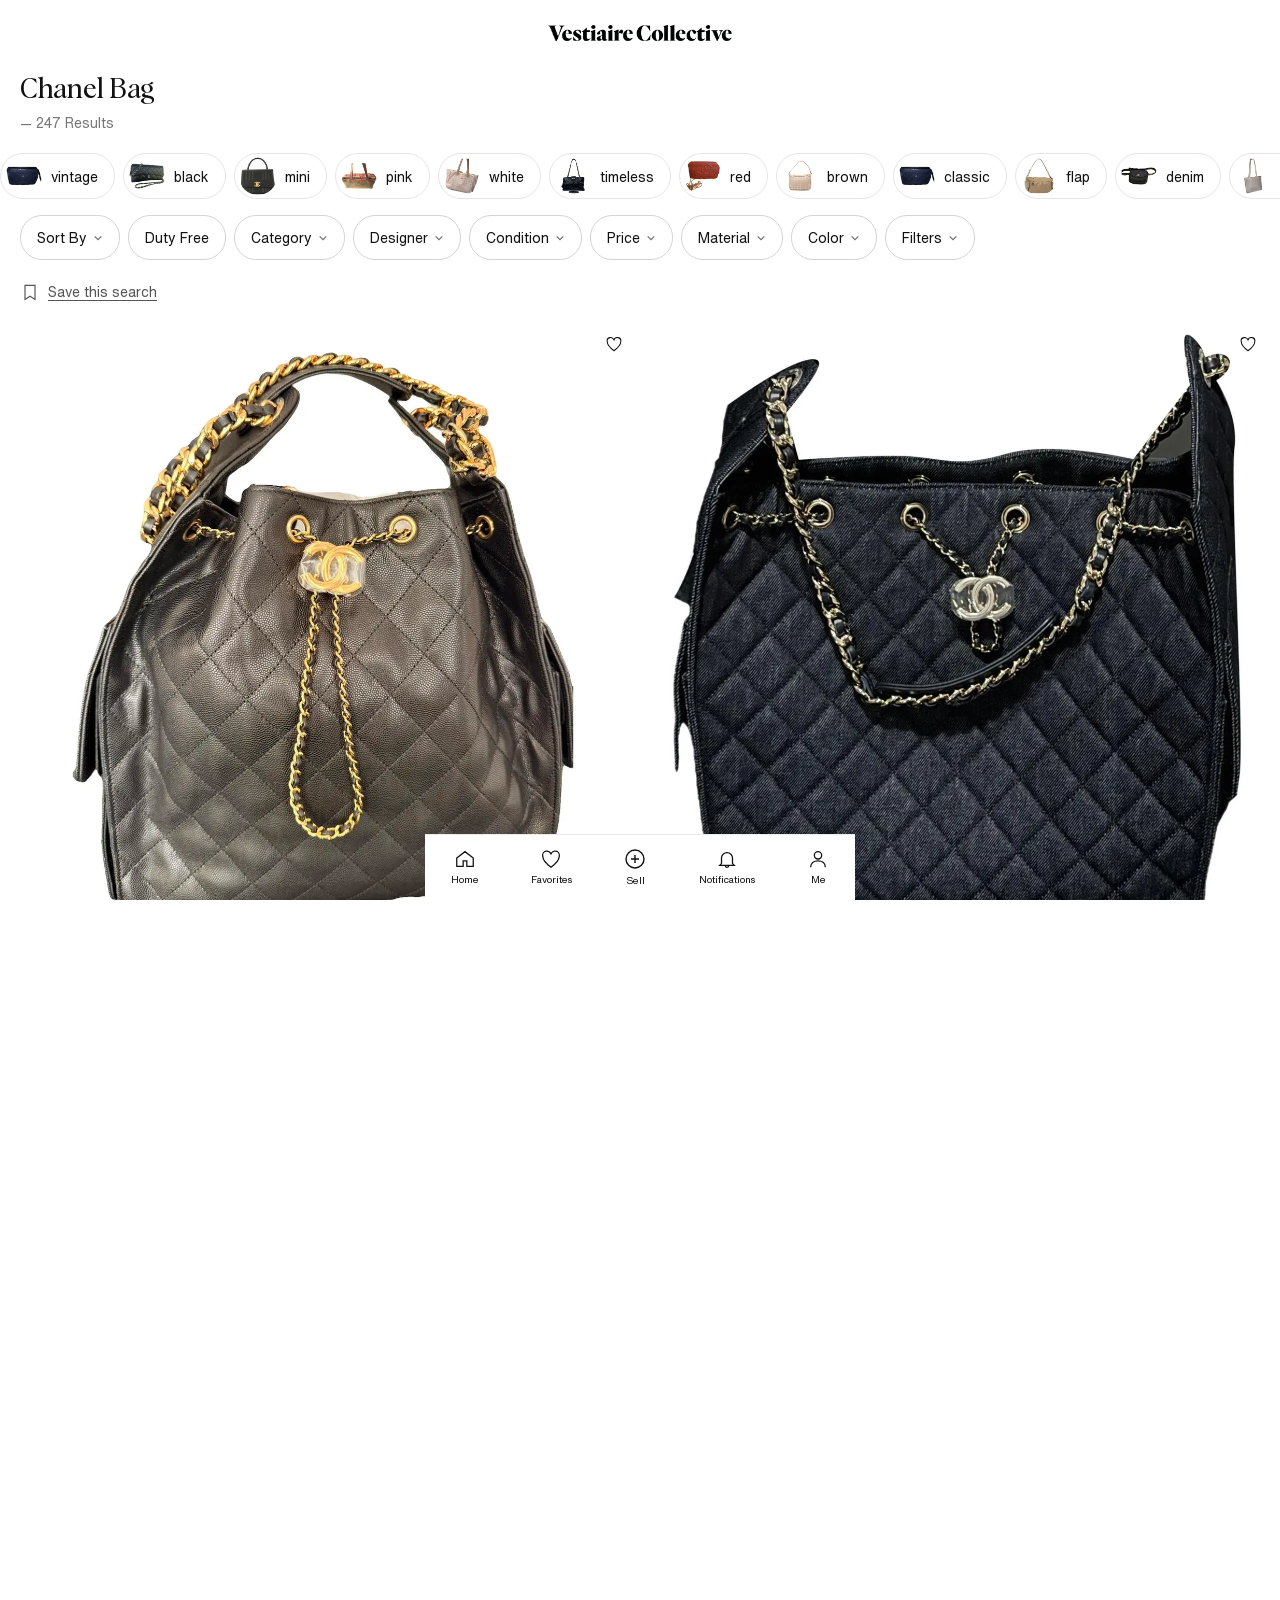
==== commit c27c5e48: "four polish fixes — 2026 image, PDP exit fade, chevron indicator, exit scroll 1) 2026 bag image — re" ====
--- a/index-v2.html
+++ b/index-v2.html
@@ -5,7 +5,7 @@
   <meta name="viewport" content="width=device-width, initial-scale=1, viewport-fit=cover, user-scalable=no" />
   <meta name="theme-color" content="#ffffff" />
   <title>Chanel bag — Vestiaire Collective · v2</title>
-  <link rel="stylesheet" href="styles.css?v=19" />
+  <link rel="stylesheet" href="styles.css?v=20" />
 </head>
 <body data-state="plp">
 
@@ -186,8 +186,8 @@
     </svg>
   </button>
 
-  <script src="assets/stories.js?v=12"></script>
-  <script src="script.js?v=12"></script>
-  <script src="plp-v2.js?v=12"></script>
+  <script src="assets/stories.js?v=13"></script>
+  <script src="script.js?v=13"></script>
+  <script src="plp-v2.js?v=13"></script>
 </body>
 </html>
--- a/styles.css
+++ b/styles.css
@@ -302,7 +302,11 @@
 
 /* Indicator — slim serif "I" mark (thin vertical hairline with tiny
    horizontal serif feet at top and bottom). Reads as typography rather
-   than instrument chrome. */
+   than instrument chrome.
+
+   In PDP mode the line transforms into a small downward chevron sitting
+   above the tick row, so the editorial captions below the ticks have
+   full vertical clearance. */
 .strip__indicator {
   position: absolute;
   left: 50%;
@@ -313,6 +317,8 @@
   transform: translateX(-50%);
   pointer-events: none;
   z-index: 2;
+  transition: top 320ms var(--easing), bottom 320ms var(--easing),
+              width 320ms var(--easing), background 200ms var(--easing);
 }
 .strip__indicator::before,
 .strip__indicator::after {
@@ -323,9 +329,35 @@
   height: 1px;
   background: var(--fg);
   transform: translateX(-50%);
+  transition: opacity 240ms var(--easing), transform 240ms var(--easing);
 }
 .strip__indicator::before { top: 0; }
 .strip__indicator::after  { bottom: 0; }
+
+/* PDP mode — replace the I-line with a small downward chevron above the
+   ticks. We hide the vertical line + bottom serif, and use the top
+   pseudo-element rotated 45° as the chevron tip. */
+.app[data-mode="pdp"] .strip__indicator {
+  top: 0;
+  bottom: auto;
+  height: 6px;
+  width: 0;                /* line collapses */
+  background: transparent;
+}
+.app[data-mode="pdp"] .strip__indicator::before {
+  /* Top serif foot rotates into a small chevron pointing down */
+  width: 8px;
+  height: 8px;
+  background: transparent;
+  border-right: 1.4px solid var(--fg);
+  border-bottom: 1.4px solid var(--fg);
+  top: -2px;
+  transform: translateX(-50%) rotate(45deg);
+}
+.app[data-mode="pdp"] .strip__indicator::after {
+  /* Bottom serif foot disappears in PDP */
+  opacity: 0;
+}
 
 /* Soft fade at the strip edges so ticks don't snap visually
    into existence; gives the picker a "wheel" depth. */
